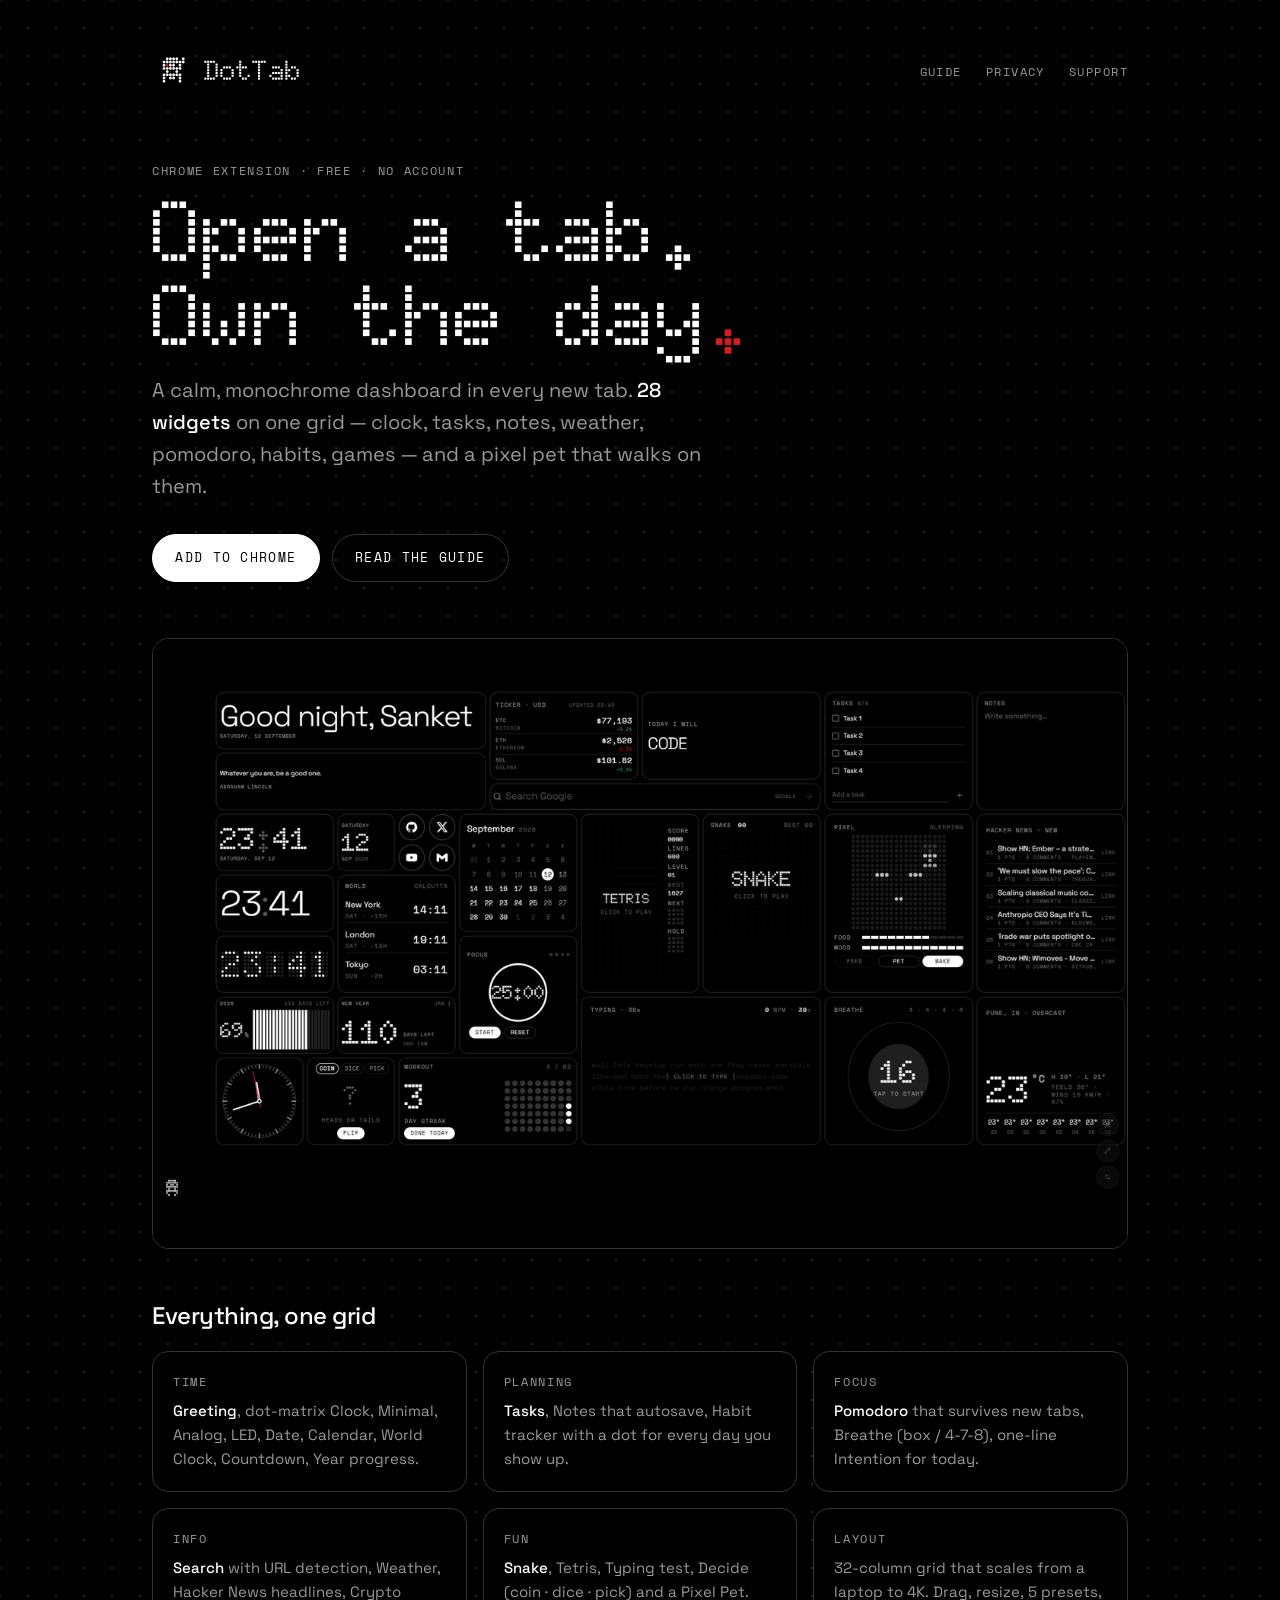
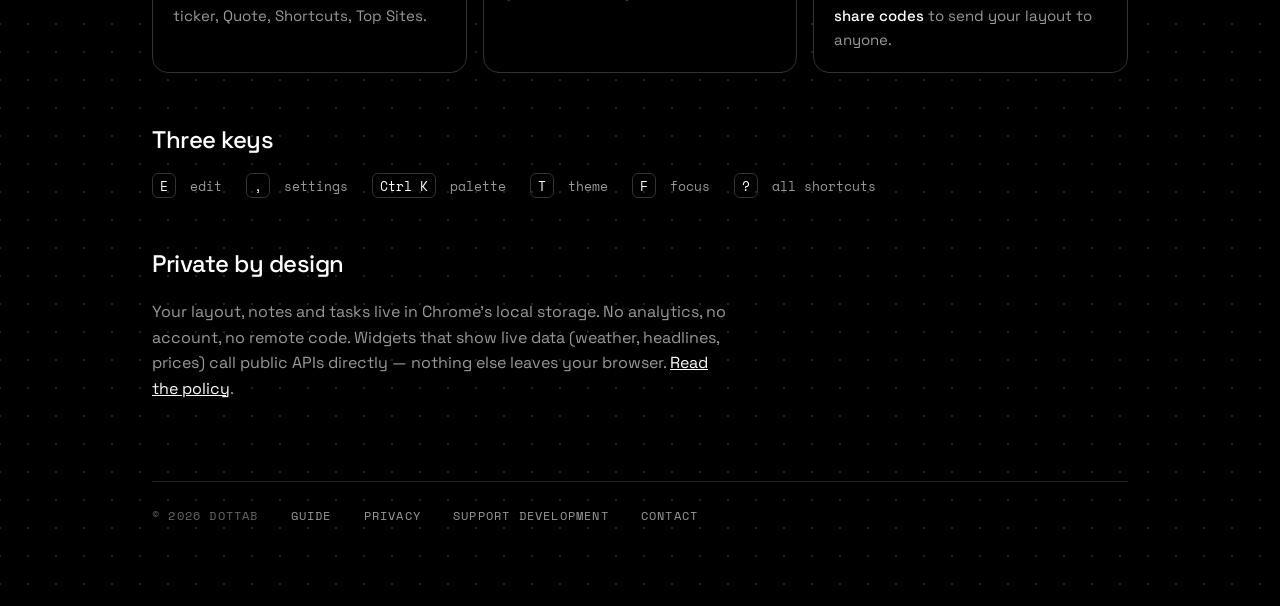
==== index.html @ 4acff436 "DotTab website" ====
<!doctype html>
<html lang="en">
<head>
<meta charset="utf-8">
<meta name="viewport" content="width=device-width, initial-scale=1">
<title>DotTab — Open a tab. Own the day.</title>
<meta name="description" content="DotTab replaces your Chrome new tab with a calm dot-matrix dashboard: clock, tasks, notes, weather, pomodoro, habits, games and a pixel pet. Free, no account, no tracking.">
<meta property="og:title" content="DotTab — Open a tab. Own the day.">
<meta property="og:description" content="A minimal new-tab dashboard for Chrome. 28 widgets on one grid. Free, no account, no tracking.">
<meta property="og:image" content="https://sanketshinde3001.github.io/dottab/img/marquee.png">
<meta property="og:type" content="website">
<meta name="twitter:card" content="summary_large_image">
<link rel="icon" href="favicon.png">
<link rel="stylesheet" href="site.css">
</head>
<body>
<div class="wrap">
  <nav class="nav">
    <a class="brand" href="./"><img src="img/icon.png" alt=""><span>DotTab</span></a>
    <div><a class="link" href="guide.html">Guide</a><a class="link" href="privacy.html">Privacy</a><a class="link" href="https://buymeacoffee.com/sanketshinde">Support</a></div>
  </nav>

  <span class="kicker">Chrome extension · free · no account</span>
  <h1>Open a tab.<br>Own the day<i>.</i></h1>
  <p class="lead">A calm, monochrome dashboard in every new tab. <b>28 widgets</b> on one grid — clock, tasks, notes, weather, pomodoro, habits, games — and a pixel pet that walks on them.</p>
  <div class="actions">
    <a class="btn btn--primary" id="install" href="https://chromewebstore.google.com/search/DotTab">Add to Chrome</a>
    <a class="btn" href="guide.html">Read the guide</a>
  </div>

  <div class="shot"><img src="img/dashboard.png" alt="DotTab dashboard with every widget on screen"></div>

  <h2 id="widgets">Everything, one grid</h2>
  <div class="grid">
    <div class="card"><span class="kicker">Time</span><p><b>Greeting</b>, dot-matrix Clock, Minimal, Analog, LED, Date, Calendar, World Clock, Countdown, Year progress.</p></div>
    <div class="card"><span class="kicker">Planning</span><p><b>Tasks</b>, Notes that autosave, Habit tracker with a dot for every day you show up.</p></div>
    <div class="card"><span class="kicker">Focus</span><p><b>Pomodoro</b> that survives new tabs, Breathe (box / 4-7-8), one-line Intention for today.</p></div>
    <div class="card"><span class="kicker">Info</span><p><b>Search</b> with URL detection, Weather, Hacker News headlines, Crypto ticker, Quote, Shortcuts, Top Sites.</p></div>
    <div class="card"><span class="kicker">Fun</span><p><b>Snake</b>, Tetris, Typing test, Decide (coin · dice · pick) and a Pixel Pet.</p></div>
    <div class="card"><span class="kicker">Layout</span><p>32-column grid that scales from a laptop to 4K. Drag, resize, 5 presets, <b>share codes</b> to send your layout to anyone.</p></div>
  </div>

  <h2>Three keys</h2>
  <div class="keys"><span><b>E</b> edit</span><span><b>,</b> settings</span><span><b>Ctrl K</b> palette</span><span><b>T</b> theme</span><span><b>F</b> focus</span><span><b>?</b> all shortcuts</span></div>

  <h2>Private by design</h2>
  <p class="lead" style="font-size:1rem">Your layout, notes and tasks live in Chrome's local storage. No analytics, no account, no remote code. Widgets that show live data (weather, headlines, prices) call public APIs directly — nothing else leaves your browser. <a href="privacy.html">Read the policy</a>.</p>

  <footer>
    <span>© 2026 DotTab</span>
    <a href="guide.html">Guide</a>
    <a href="privacy.html">Privacy</a>
    <a href="https://buymeacoffee.com/sanketshinde">Support development</a>
    <a href="mailto:sanketshinde3123@gmail.com?subject=DotTab">Contact</a>
  </footer>
</div>
</body>
</html>
---- site.css ----
@font-face { font-family: 'Doto'; font-weight: 100 900; src: url('fonts/Doto.woff2') format('woff2'); font-display: swap; }
@font-face { font-family: 'Space Grotesk'; font-weight: 300 700; src: url('fonts/SpaceGrotesk.woff2') format('woff2'); font-display: swap; }
@font-face { font-family: 'Space Mono'; font-weight: 400; src: url('fonts/SpaceMono-Regular.woff2') format('woff2'); font-display: swap; }

:root {
  color-scheme: dark;
  --black: #000; --surface: #111; --border: #222; --border-visible: #333;
  --disabled: #666; --secondary: #999; --primary: #E8E8E8; --display: #fff; --accent: #D71921;
  --mono: 'Space Mono', ui-monospace, monospace; --display-font: 'Doto', monospace; --body: 'Space Grotesk', system-ui, sans-serif;
}
* { box-sizing: border-box; }
html, body { margin: 0; }
body {
  background: var(--black); color: var(--primary); font: 16px/1.6 var(--body);
  background-image: radial-gradient(circle, var(--border) 1px, transparent 1px);
  background-size: 28px 28px; background-position: 14px 14px;
  min-height: 100vh;
}
a { color: var(--display); }
.wrap { max-width: 64rem; margin: 0 auto; padding: 3rem 1.5rem 5rem; }
.nav { display: flex; align-items: center; justify-content: space-between; gap: 1rem; margin-bottom: 4rem; }
.brand { display: flex; align-items: center; gap: .75rem; text-decoration: none; }
.brand img { width: 40px; height: 40px; border-radius: 22%; }
.brand span { font-family: var(--display-font); font-weight: 700; font-size: 1.75rem; color: var(--display); letter-spacing: -.03em; }
.nav a.link { font-family: var(--mono); font-size: .75rem; letter-spacing: .12em; text-transform: uppercase; color: var(--secondary); text-decoration: none; margin-left: 1.5rem; }
.nav a.link:hover { color: var(--display); }

.kicker { font-family: var(--mono); font-size: .75rem; letter-spacing: .14em; text-transform: uppercase; color: var(--secondary); }
h1 { font-family: var(--display-font); font-weight: 700; font-size: clamp(2.5rem, 7.5vw, 5.5rem); line-height: .95; letter-spacing: -.03em; color: var(--display); margin: .5rem 0 1rem; }
h1 i { font-style: normal; color: var(--accent); }
h2 { font-family: var(--body); font-weight: 500; font-size: 1.5rem; letter-spacing: -.02em; color: var(--display); margin: 3rem 0 1rem; }
.lead { font-size: 1.25rem; color: var(--secondary); max-width: 36rem; margin: 0 0 2rem; }
.lead b { color: var(--display); font-weight: 500; }

.btn { display: inline-flex; align-items: center; gap: .5rem; padding: .8rem 1.4rem; border-radius: 999px; border: 1px solid var(--border-visible); color: var(--display); text-decoration: none; font-family: var(--mono); font-size: .8125rem; letter-spacing: .1em; text-transform: uppercase; }
.btn:hover { border-color: var(--display); }
.btn--primary { background: var(--display); color: var(--black); border-color: var(--display); }
.btn--primary:hover { background: var(--primary); }
.actions { display: flex; flex-wrap: wrap; gap: .75rem; }

.shot { margin: 3.5rem 0 0; border: 1px solid var(--border-visible); border-radius: 16px; overflow: hidden; background: var(--black); }
.shot img { display: block; width: 100%; }

.grid { display: grid; grid-template-columns: repeat(auto-fit, minmax(16rem, 1fr)); gap: 1rem; }
.card { border: 1px solid var(--border-visible); border-radius: 16px; padding: 1.25rem; background: var(--black); }
.card .kicker { display: block; margin-bottom: .5rem; }
.card p { margin: 0; color: var(--secondary); font-size: .9375rem; }
.card b { color: var(--display); font-weight: 500; }
.keys { display: flex; flex-wrap: wrap; gap: .5rem 1.5rem; font-family: var(--mono); font-size: .8125rem; color: var(--secondary); }
.keys b { color: var(--display); font-weight: 400; border: 1px solid var(--border-visible); border-radius: 6px; padding: .1rem .45rem; margin-right: .35rem; }

.prose { max-width: 44rem; }
.prose p, .prose li { color: var(--primary); }
.prose h2 { font-size: 1.125rem; margin-top: 2.25rem; }
table { border-collapse: collapse; width: 100%; font-size: .9375rem; }
td, th { text-align: left; padding: .5rem .75rem .5rem 0; border-bottom: 1px solid var(--border-visible); vertical-align: top; }
th { font-family: var(--mono); font-size: .75rem; letter-spacing: .1em; text-transform: uppercase; color: var(--secondary); font-weight: 400; }
.muted { color: var(--secondary); font-size: .875rem; }
footer { margin-top: 5rem; padding-top: 1.5rem; border-top: 1px solid var(--border); display: flex; flex-wrap: wrap; gap: 1rem 2rem; font-family: var(--mono); font-size: .75rem; letter-spacing: .1em; text-transform: uppercase; color: var(--disabled); }
footer a { color: var(--secondary); text-decoration: none; }
footer a:hover { color: var(--display); }

/* ── Guide: sidebar layout ── */
.has-sidebar .nav--top { max-width: 80rem; margin: 0 auto; padding: 1.5rem 1.5rem 0; }
.layout { max-width: 80rem; margin: 0 auto; padding: 2rem 1.5rem 5rem; display: grid; grid-template-columns: 14rem minmax(0, 1fr); gap: 3rem; }
.side { position: sticky; top: 1.5rem; align-self: start; display: flex; flex-direction: column; gap: .15rem; max-height: calc(100vh - 3rem); overflow: auto; }
.side__title { font-family: var(--mono); font-size: .6875rem; letter-spacing: .14em; text-transform: uppercase; color: var(--disabled); margin: 1rem 0 .35rem; }
.side__title:first-child { margin-top: 0; }
.side a { color: var(--secondary); text-decoration: none; font-size: .9375rem; padding: .25rem .6rem; border-left: 1px solid var(--border-visible); }
.side a:hover, .side a.active { color: var(--display); border-left-color: var(--display); }
.doc { min-width: 0; max-width: 46rem; }
.doc section { padding-top: 1rem; scroll-margin-top: 1.5rem; }
.doc h2 { border-top: 1px solid var(--border); padding-top: 1.5rem; margin-top: 2.5rem; }
.doc p, .doc li { color: var(--primary); }
.doc li { margin: .25rem 0; }
.doc code { font-family: var(--mono); font-size: .85em; border: 1px solid var(--border-visible); border-radius: 4px; padding: .05rem .35rem; color: var(--display); }
.doc em { font-style: normal; color: var(--secondary); }
figure { margin: 1.25rem 0; }
figure img { display: block; width: 100%; border: 1px solid var(--border-visible); border-radius: 12px; }
figcaption { font-family: var(--mono); font-size: .75rem; letter-spacing: .08em; text-transform: uppercase; color: var(--disabled); margin-top: .5rem; }
.wgrid { display: grid; grid-template-columns: repeat(auto-fill, minmax(13rem, 1fr)); gap: 1rem; margin-top: 1rem; }
.wcard { border: 1px solid var(--border-visible); border-radius: 12px; padding: .75rem; background: var(--black); }
.wcard img { display: block; width: 100%; aspect-ratio: 4/3; object-fit: cover; object-position: left top; border-radius: 8px; border: 1px solid var(--border); margin-bottom: .6rem; }
.wcard b { display: block; color: var(--display); font-weight: 500; margin-bottom: .2rem; }
.wcard p { margin: 0; font-size: .875rem; color: var(--secondary); }
.wcard--text { display: flex; flex-direction: column; justify-content: center; }
@media (max-width: 800px) {
  .layout { grid-template-columns: 1fr; gap: 1.5rem; }
  .side { position: static; max-height: none; flex-direction: row; flex-wrap: wrap; gap: .25rem .5rem; }
  .side__title { width: 100%; margin: .5rem 0 0; }
  .side a { border-left: none; border: 1px solid var(--border-visible); border-radius: 999px; padding: .2rem .7rem; font-size: .8125rem; }
}

/* ── Embedded Google Form ── */
.form-slot { border: 1px solid var(--border-visible); border-radius: 16px; overflow: hidden; background: #fff; margin: 1rem 0 2rem; }
.form-slot iframe { display: block; width: 100%; height: 70vh; min-height: 32rem; }
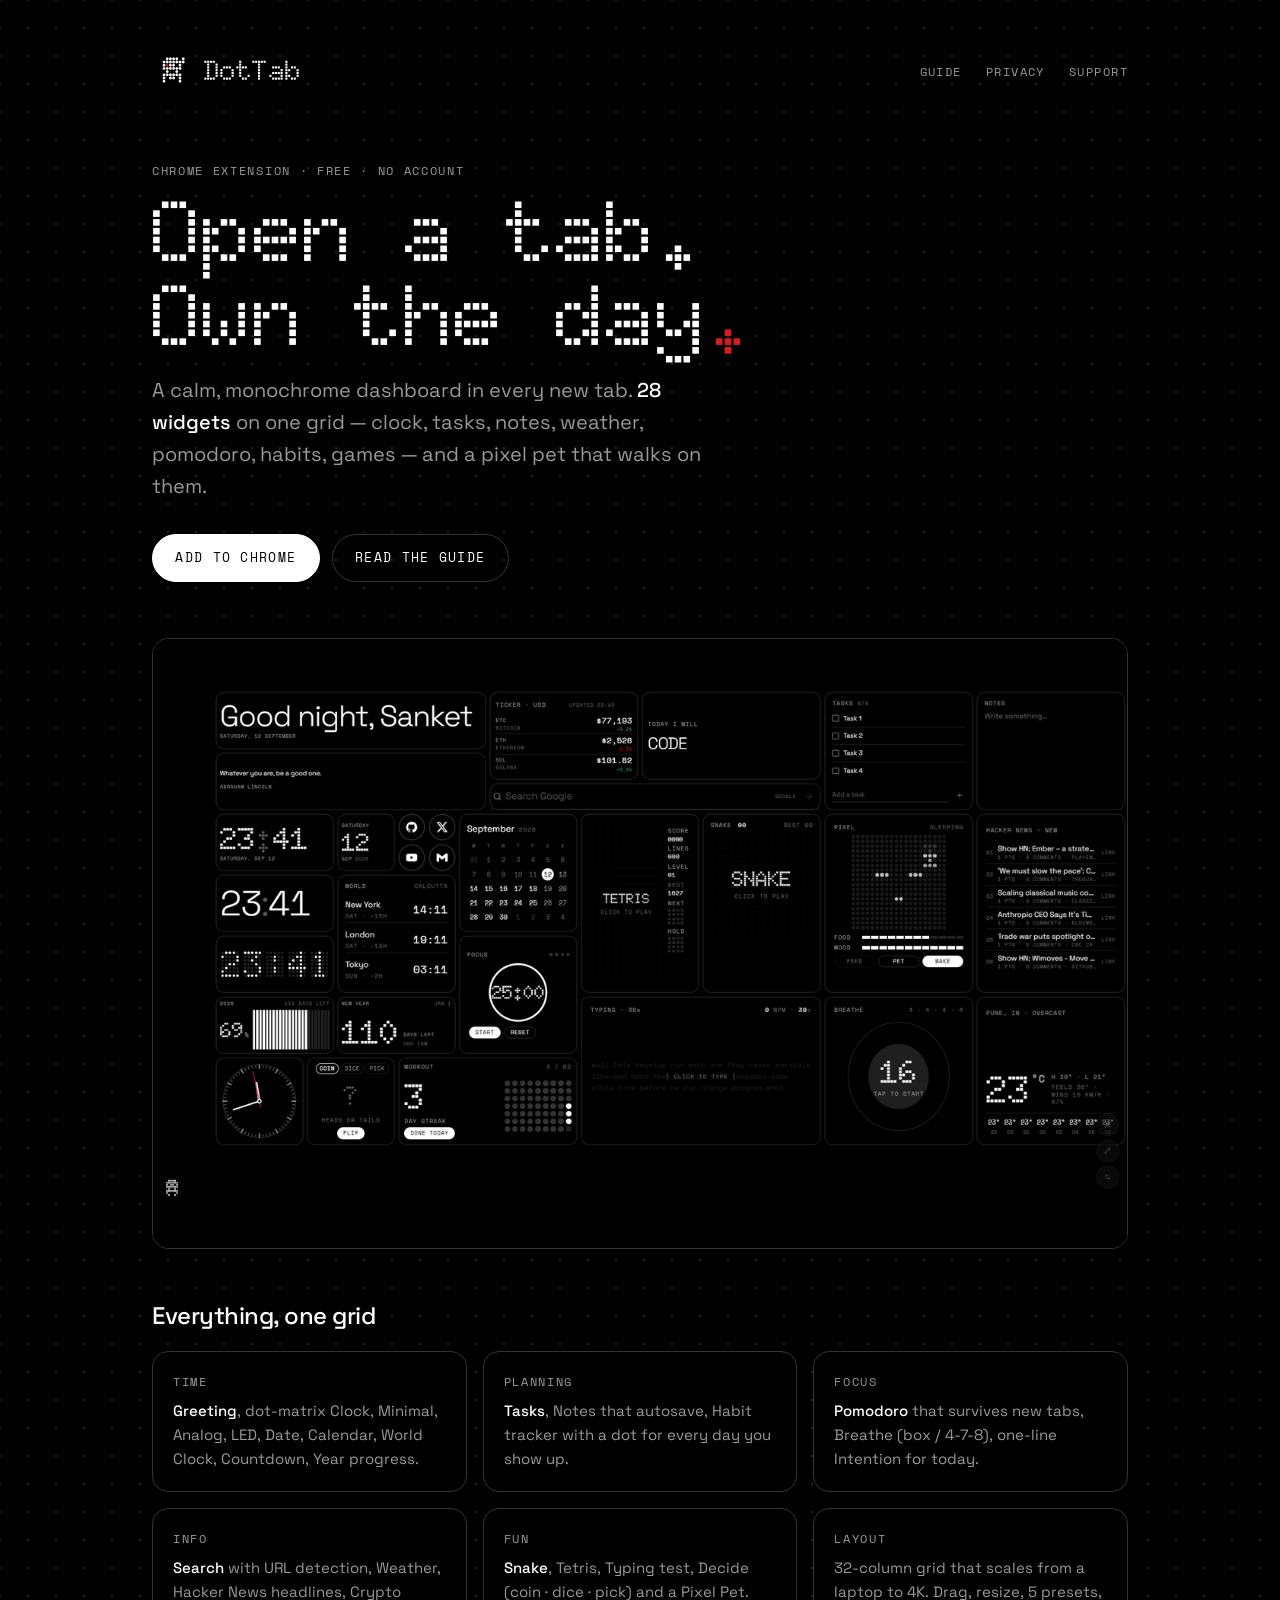
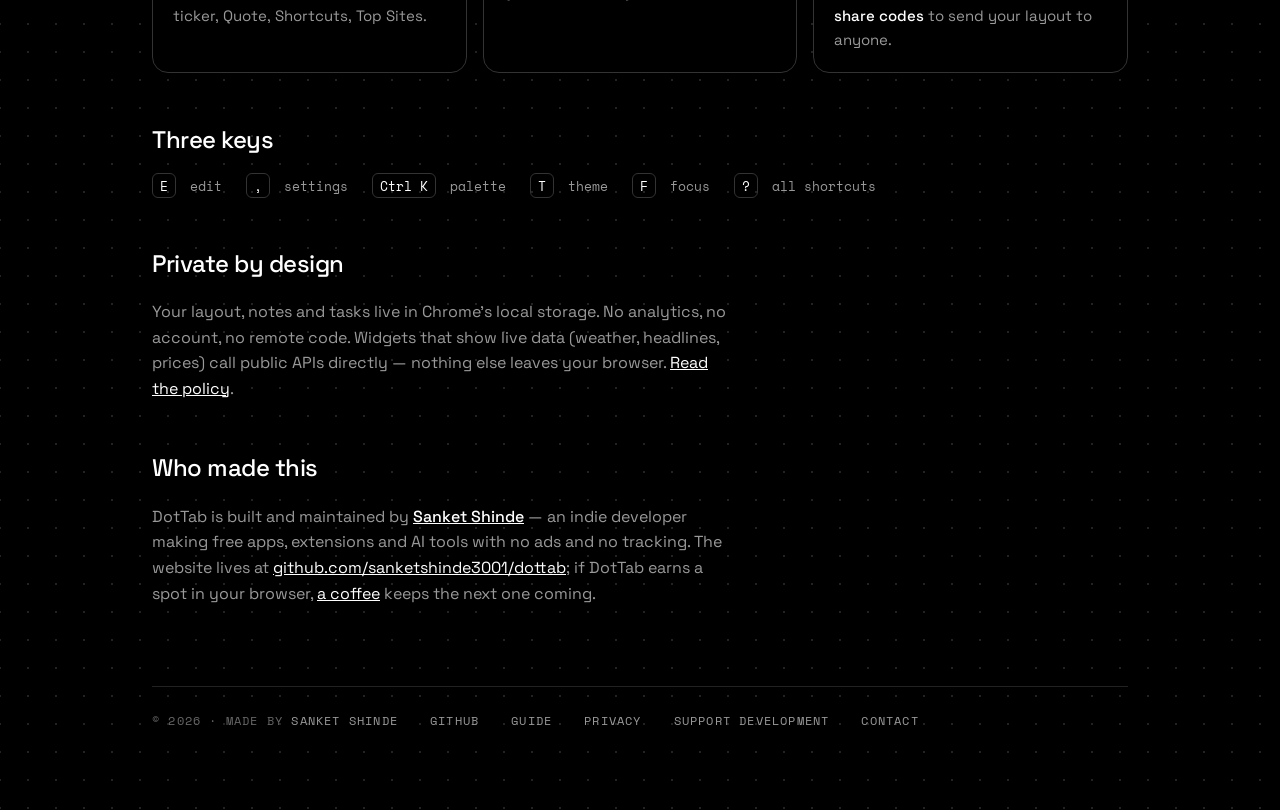
==== commit f8f4ceb5: "Author credit" ====
--- a/index.html
+++ b/index.html
@@ -24,7 +24,7 @@
   <h1>Open a tab.<br>Own the day<i>.</i></h1>
   <p class="lead">A calm, monochrome dashboard in every new tab. <b>28 widgets</b> on one grid — clock, tasks, notes, weather, pomodoro, habits, games — and a pixel pet that walks on them.</p>
   <div class="actions">
-    <a class="btn btn--primary" id="install" href="https://chromewebstore.google.com/search/DotTab">Add to Chrome</a>
+    <a class="btn btn--primary" id="install" href="https://chromewebstore.google.com/detail/dbknofnbondmmgikjajeggiojigehbmm">Add to Chrome</a>
     <a class="btn" href="guide.html">Read the guide</a>
   </div>
 
@@ -46,8 +46,12 @@
   <h2>Private by design</h2>
   <p class="lead" style="font-size:1rem">Your layout, notes and tasks live in Chrome's local storage. No analytics, no account, no remote code. Widgets that show live data (weather, headlines, prices) call public APIs directly — nothing else leaves your browser. <a href="privacy.html">Read the policy</a>.</p>
 
+  <h2>Who made this</h2>
+  <p class="lead" style="font-size:1rem">DotTab is built and maintained by <a href="https://github.com/sanketshinde3001"><b>Sanket Shinde</b></a> — an indie developer making free apps, extensions and AI tools with no ads and no tracking. The website lives at <a href="https://github.com/sanketshinde3001/dottab">github.com/sanketshinde3001/dottab</a>; if DotTab earns a spot in your browser, <a href="https://buymeacoffee.com/sanketshinde">a coffee</a> keeps the next one coming.</p>
+
   <footer>
-    <span>© 2026 DotTab</span>
+    <span>© 2026 · Made by <a href="https://github.com/sanketshinde3001">Sanket Shinde</a></span>
+    <a href="https://github.com/sanketshinde3001/dottab">GitHub</a>
     <a href="guide.html">Guide</a>
     <a href="privacy.html">Privacy</a>
     <a href="https://buymeacoffee.com/sanketshinde">Support development</a>
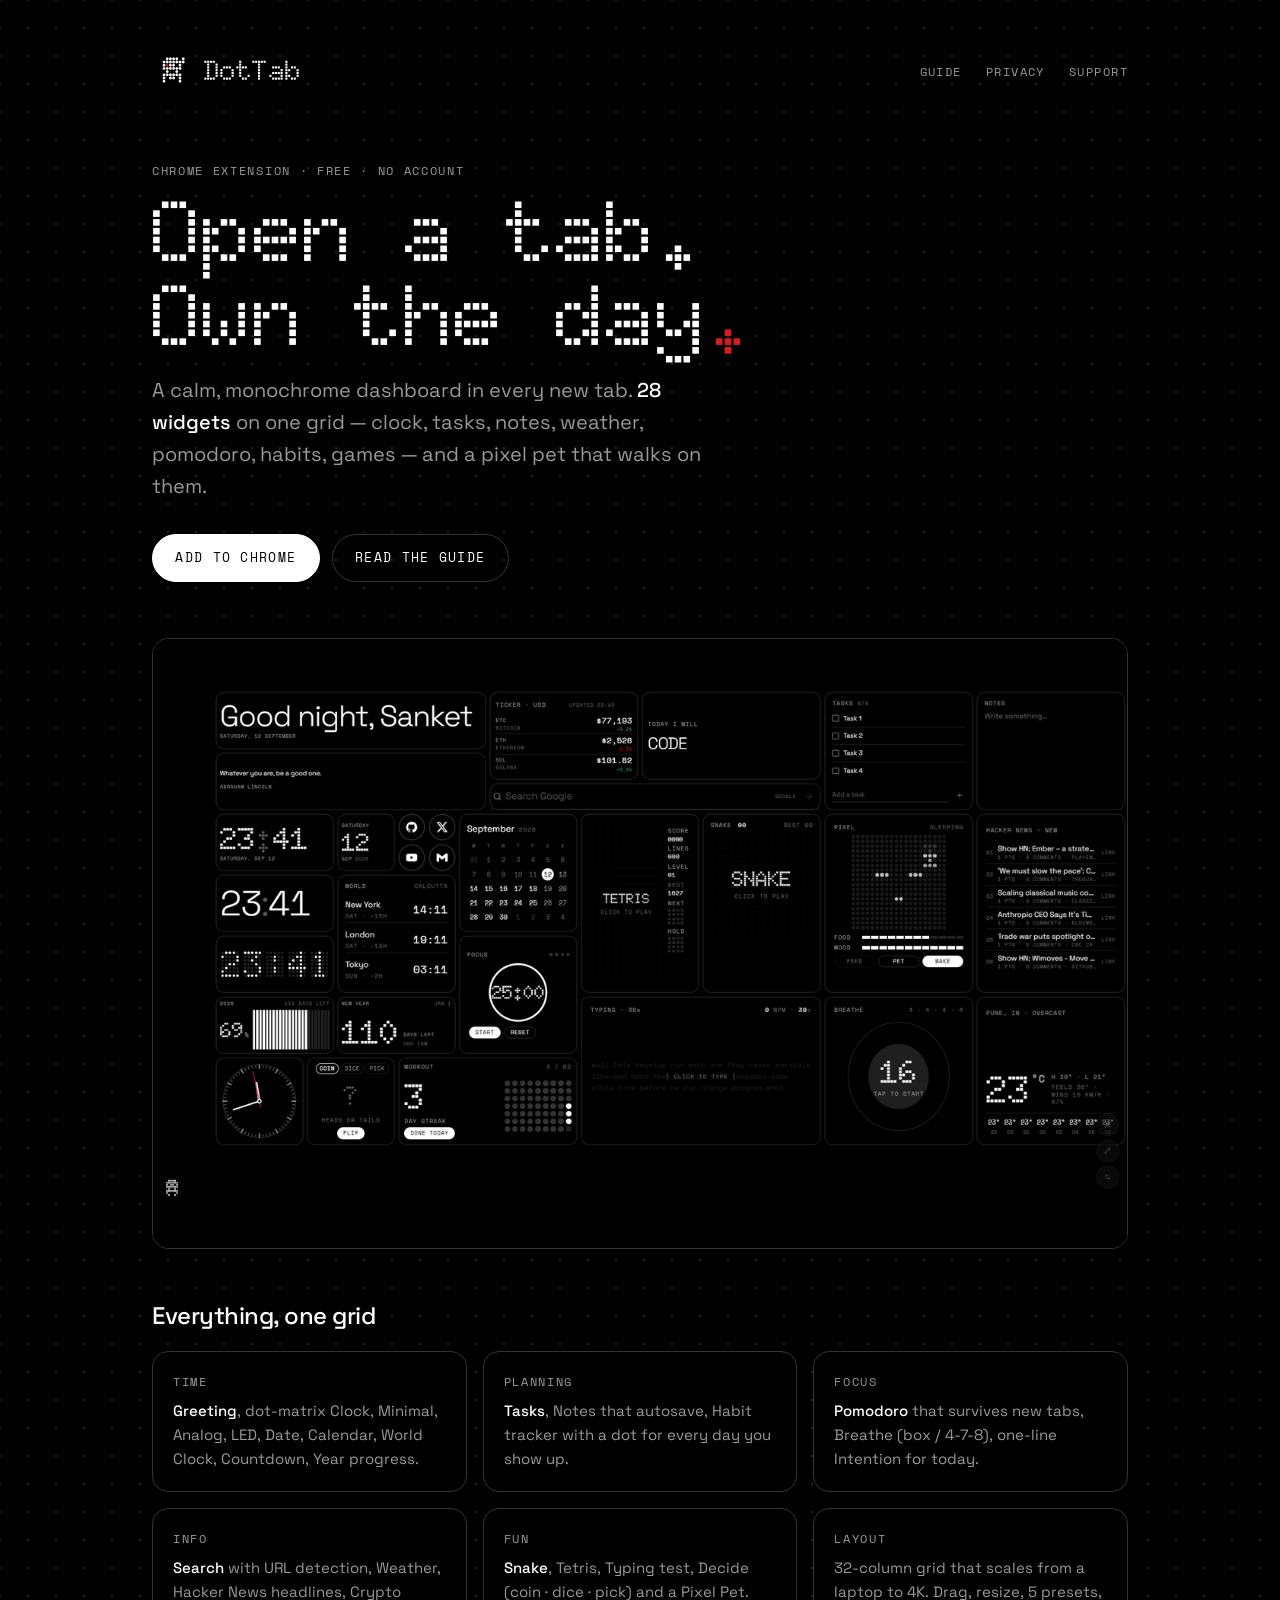
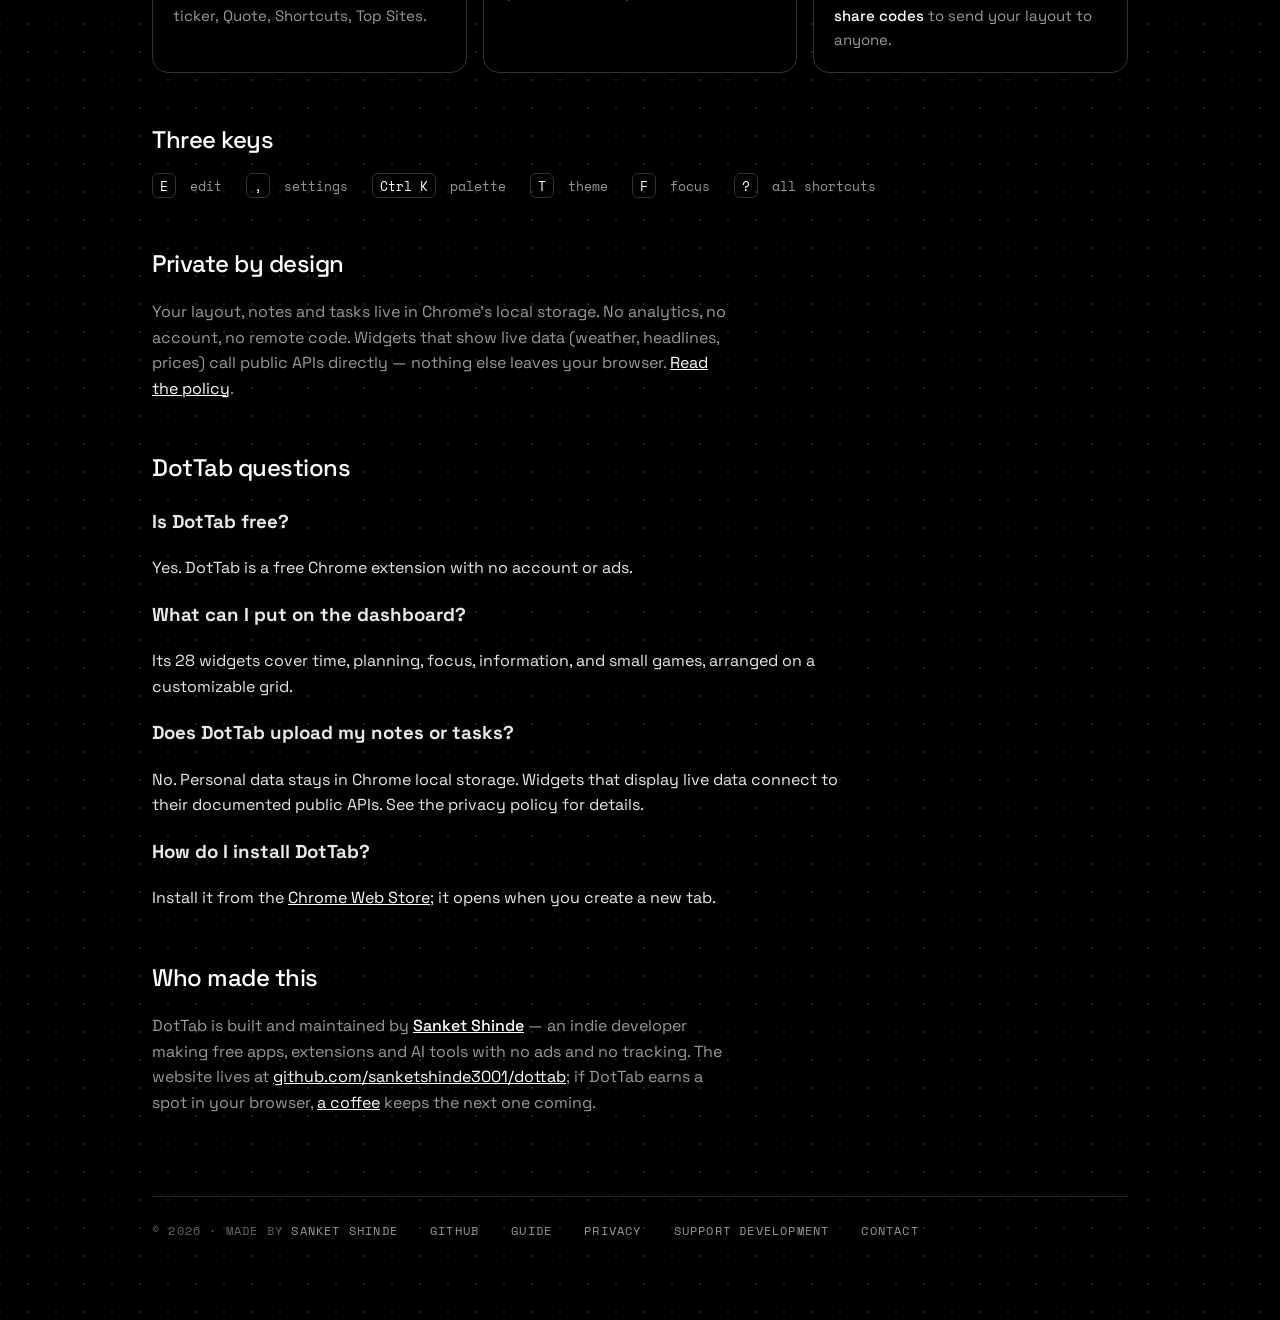
==== commit ff60cda0: "Improve DotTab search and answer metadata" ====
--- a/index.html
+++ b/index.html
@@ -2,6 +2,14 @@
 <html lang="en">
 <head>
 <meta charset="utf-8">
+<meta name="google-site-verification" content="_fqaZJRDirKAPnXGI4SYHrEzY_64m3BVrxw5Ebx28Rk" />
+<link rel="canonical" href="https://sanketshinde3001.github.io/dottab/" />
+<link rel="sitemap" type="application/xml" href="https://sanketshinde3001.github.io/dottab/sitemap.xml" />
+<meta name="robots" content="index,follow,max-image-preview:large">
+<meta property="og:url" content="https://sanketshinde3001.github.io/dottab/">
+<meta name="twitter:title" content="DotTab — Open a tab. Own the day.">
+<meta name="twitter:description" content="A free, private Chrome new-tab dashboard with 28 customizable widgets on a calm dot-matrix grid.">
+<script type="application/ld+json">{"@context":"https://schema.org","@graph":[{"@type":"SoftwareApplication","name":"DotTab","applicationCategory":"BrowserApplication","operatingSystem":"Google Chrome","description":"A free, customizable Chrome new-tab dashboard with 28 widgets. No account or analytics; personal data stays in Chrome storage.","url":"https://sanketshinde3001.github.io/dottab/","downloadUrl":"https://chromewebstore.google.com/detail/dottab-minimal-new-tab-da/dbknofnbondmmgikjajeggiojigehbmm","offers":{"@type":"Offer","price":"0","priceCurrency":"USD"},"featureList":["28 dashboard widgets","Customizable grid and presets","Local storage for personal data","No account or analytics"]}]}</script>
 <meta name="viewport" content="width=device-width, initial-scale=1">
 <title>DotTab — Open a tab. Own the day.</title>
 <meta name="description" content="DotTab replaces your Chrome new tab with a calm dot-matrix dashboard: clock, tasks, notes, weather, pomodoro, habits, games and a pixel pet. Free, no account, no tracking.">
@@ -24,7 +32,7 @@
   <h1>Open a tab.<br>Own the day<i>.</i></h1>
   <p class="lead">A calm, monochrome dashboard in every new tab. <b>28 widgets</b> on one grid — clock, tasks, notes, weather, pomodoro, habits, games — and a pixel pet that walks on them.</p>
   <div class="actions">
-    <a class="btn btn--primary" id="install" href="https://chromewebstore.google.com/detail/dbknofnbondmmgikjajeggiojigehbmm">Add to Chrome</a>
+    <a class="btn btn--primary" id="install" href="https://chromewebstore.google.com/detail/dottab-minimal-new-tab-da/dbknofnbondmmgikjajeggiojigehbmm">Add to Chrome</a>
     <a class="btn" href="guide.html">Read the guide</a>
   </div>
 
@@ -46,6 +54,8 @@
   <h2>Private by design</h2>
   <p class="lead" style="font-size:1rem">Your layout, notes and tasks live in Chrome's local storage. No analytics, no account, no remote code. Widgets that show live data (weather, headlines, prices) call public APIs directly — nothing else leaves your browser. <a href="privacy.html">Read the policy</a>.</p>
 
+  <section aria-labelledby="faq-title"><h2 id="faq-title">DotTab questions</h2><div class="prose"><h3>Is DotTab free?</h3><p>Yes. DotTab is a free Chrome extension with no account or ads.</p><h3>What can I put on the dashboard?</h3><p>Its 28 widgets cover time, planning, focus, information, and small games, arranged on a customizable grid.</p><h3>Does DotTab upload my notes or tasks?</h3><p>No. Personal data stays in Chrome local storage. Widgets that display live data connect to their documented public APIs. See the privacy policy for details.</p><h3>How do I install DotTab?</h3><p>Install it from the <a href="https://chromewebstore.google.com/detail/dottab-minimal-new-tab-da/dbknofnbondmmgikjajeggiojigehbmm">Chrome Web Store</a>; it opens when you create a new tab.</p></div></section>
+
   <h2>Who made this</h2>
   <p class="lead" style="font-size:1rem">DotTab is built and maintained by <a href="https://github.com/sanketshinde3001"><b>Sanket Shinde</b></a> — an indie developer making free apps, extensions and AI tools with no ads and no tracking. The website lives at <a href="https://github.com/sanketshinde3001/dottab">github.com/sanketshinde3001/dottab</a>; if DotTab earns a spot in your browser, <a href="https://buymeacoffee.com/sanketshinde">a coffee</a> keeps the next one coming.</p>
 
